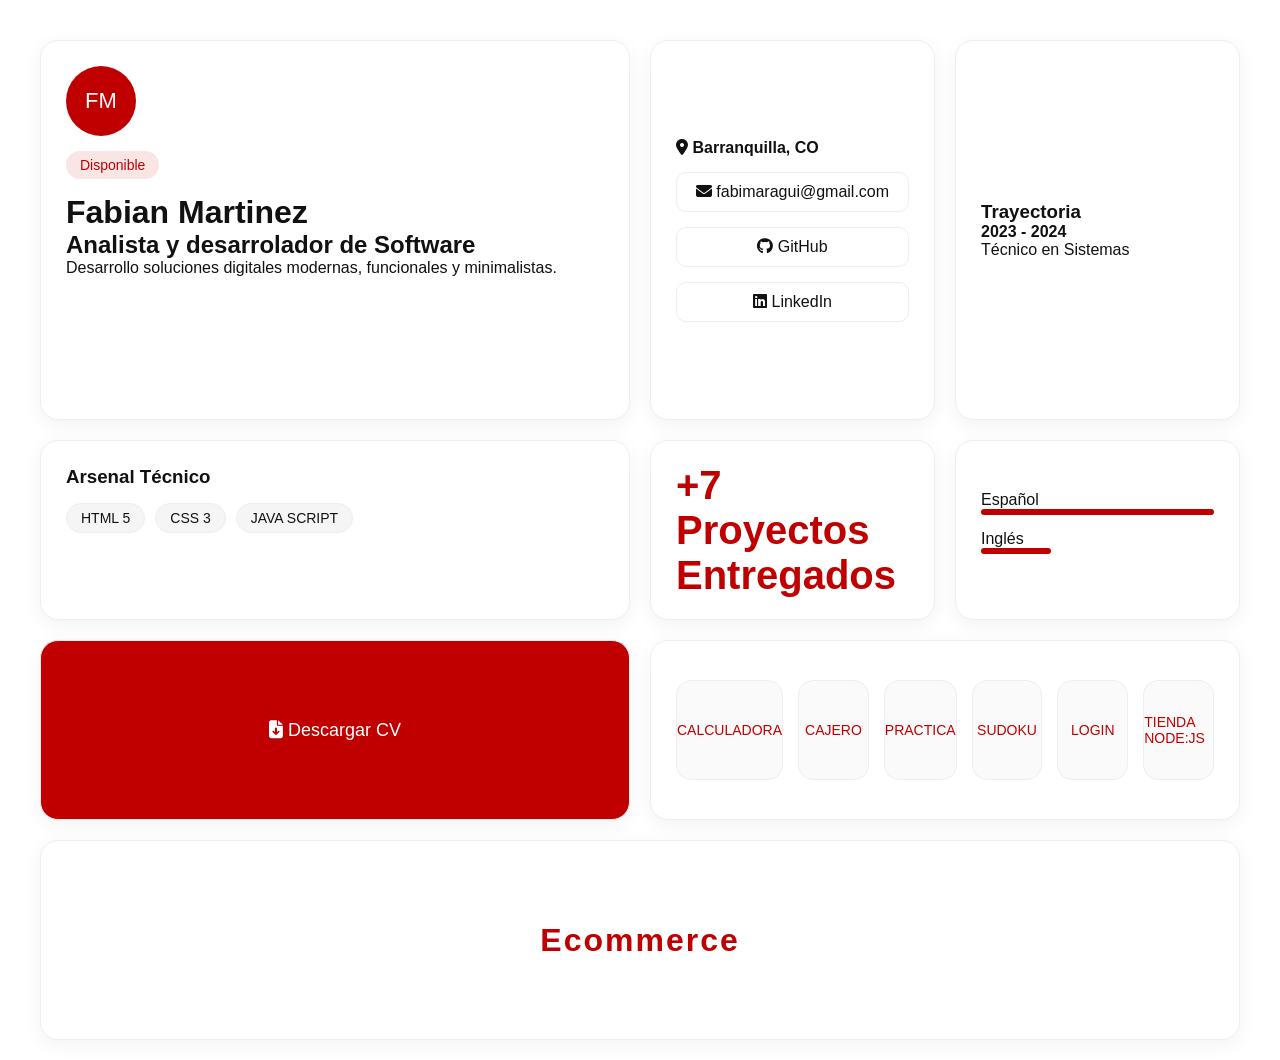
==== index.html @ c6798664 "Add files via upload" ====
<!DOCTYPE html>
<html lang="es">
<head>
  <meta charset="UTF-8">
  <meta name="viewport" content="width=device-width, initial-scale=1.0">
  <title>Portafolio Fabian Martinez</title>
  <link rel="stylesheet" href="estilos.css">

  <!-- Font Awesome -->
  <link rel="stylesheet" href="https://cdnjs.cloudflare.com/ajax/libs/font-awesome/6.5.0/css/all.min.css">
</head>
<body>

<main class="bento-grid">

  <div class="card profile">
    <div class="avatar">FM</div>
    <span class="status">Disponible</span>
    <h1>Fabian Martinez</h1>
    <h2>Analista y desarrolador de Software</h2>
    <p>Desarrollo soluciones digitales modernas, funcionales y minimalistas.</p>
  </div>

  <div class="card location">
    <p><strong><i class="fa-solid fa-location-dot"></i> Barranquilla, CO</strong></p>

    <a href="mailto:fabimaragui@gmail.com">
      <i class="fa-solid fa-envelope"></i> fabimaragui@gmail.com
    </a>

    <a href="https://github.com/fabianmartinez" target="_blank">
      <i class="fa-brands fa-github"></i> GitHub
    </a>

    <a href="https://linkedin.com/in/fabianmartinez" target="_blank">
      <i class="fa-brands fa-linkedin"></i> LinkedIn
    </a>
  </div>

  <div class="card experience">
    <h3>Trayectoria</h3>
    <p><strong>2023 - 2024</strong></p>
    <p>Técnico en Sistemas</p>
  </div>

  <div class="card skills">
    <h3>Arsenal Técnico</h3>
    <div class="tags">
      <span>HTML 5</span>
      <span>CSS 3</span>
      <span>JAVA SCRIPT</span>
    </div>
  </div>

  <div class="card projects">
    <div>
      <div>+7</div>
      <p>Proyectos Entregados</p>
    </div>
  </div>

  <div class="card languages">
    <p>Español</p>
    <div class="bar"></div>
    <p>Inglés</p>
    <div class="bar small"></div>
  </div>

  <div class="card cv">
    <button><i class="fa-solid fa-file-arrow-down"></i> Descargar CV</button>
  </div>

  <!-- PROYECTOS -->
  <div class="card projects-box">

    <a href="calculadora/calculadora.html" class="project-item">
    CALCULADORA
    </a>

    <a href="cajero/caj.html" class="project-item">
      CAJERO
    </a>

    <a href="practica/Index.html" class="project-item">
    PRACTICA
    </a>

    <a href="Sudoku/indexs.html" class="project-item">
    SUDOKU
    </a>

    <a href="login/indexl.html" class="project-item">
    LOGIN
    </a>

    <a href="tienda/index.html" class="project-item">
    TIENDA NODE:JS
    </a>

  </div>

 <a href="ecommerce/index.html" class="card ecommerce">
  Ecommerce
</a>

</main>

</body>
</html>
---- estilos.css ----
* {
  margin: 0;
  padding: 0;
  box-sizing: border-box;
  font-family: 'Segoe UI', sans-serif;
  transition: all 0.3s ease;
}

body {
  background: #ffffff;
  color: #111111;
  padding: 40px;
}

.bento-grid {
  display: grid;
  grid-template-columns: repeat(4, 1fr);
  grid-auto-rows: 180px;
  gap: 20px;
}

.card {
  background: #ffffff;
  border-radius: 18px;
  padding: 25px;
  border: 1px solid #eeeeee;
  box-shadow: 0 5px 20px rgba(0,0,0,0.05);
}

.card:hover {
  transform: translateY(-6px);
  box-shadow: 0 10px 30px rgba(200,0,0,0.15);
  border: 1px solid #c00000;
}

.profile {
  grid-column: span 2;
  grid-row: span 2;
}

.location {
  grid-row: span 2;
  display: flex;
  flex-direction: column;
  justify-content: center;
  gap: 15px;
}

.location a {
  text-decoration: none;
  color: #111111;
  padding: 10px;
  border-radius: 10px;
  border: 1px solid #eeeeee;
  text-align: center;
}

.location a:hover {
  background: #c00000;
  color: #ffffff;
  border: 1px solid #c00000;
}

.experience {
  grid-row: span 2;
  display: flex;
  flex-direction: column;
  justify-content: center;
}

.skills {
  grid-column: span 2;
}

.projects {
  display: flex;
  justify-content: center;
  align-items: center;
  font-size: 40px;
  font-weight: bold;
  color: #c00000;
}

.languages {
  display: flex;
  flex-direction: column;
  justify-content: center;
}

.bar {
  height: 6px;
  background: #c00000;
  border-radius: 10px;
  margin-bottom: 15px;
  width: 100%;
}

.bar.small {
  width: 30%;
}

.avatar {
  width: 70px;
  height: 70px;
  border-radius: 50%;
  background: #c00000;
  color: #ffffff;
  display: flex;
  justify-content: center;
  align-items: center;
  font-size: 22px;
  margin-bottom: 15px;
}

.status {
  display: inline-block;
  background: rgba(200,0,0,0.1);
  color: #c00000;
  padding: 6px 14px;
  border-radius: 20px;
  margin-bottom: 15px;
  font-size: 14px;
}

.tags {
  display: flex;
  gap: 10px;
  margin-top: 15px;
}

.tags span {
  background: #f5f5f5;
  padding: 6px 14px;
  border-radius: 20px;
  font-size: 14px;
  border: 1px solid #eeeeee;
}

.tags span:hover {
  background: #c00000;
  color: #ffffff;
  border: 1px solid #c00000;
}

.projects-box {
  grid-column: span 2;
  display: flex;
  align-items: center;
  gap: 15px;
}

.project-item {
  width: 25%;
  height: 100px;
  border-radius: 15px;
  border: 1px solid #eeeeee;
  display: flex;
  justify-content: center;
  align-items: center;
  background: #fafafa;
  font-size: 14px;
  text-decoration: none;
  color: #c00000;
  font-weight: 500;
}

.project-item:hover {
  border: 1px solid #c00000;
  transform: translateY(-4px);
  color: #c00000;
}

.cv {
  grid-column: span 2;
  display: flex;
  justify-content: center;
  align-items: center;
  background: #c00000;
  color: #ffffff;
}

.cv:hover {
  background: #a00000;
  transform: scale(1.02);
}

.cv button {
  background: transparent;
  border: none;
  color: #ffffff;
  font-size: 18px;
  cursor: pointer;
}

.ecommerce {
  grid-column: span 4;
  height: 200px;
  display: flex;
  justify-content: center;
  align-items: center;
  font-size: 32px;
  font-weight: bold;
  letter-spacing: 2px;
  color: #c00000;
}
a{
  text-decoration: none;
  color: #c00000;
}
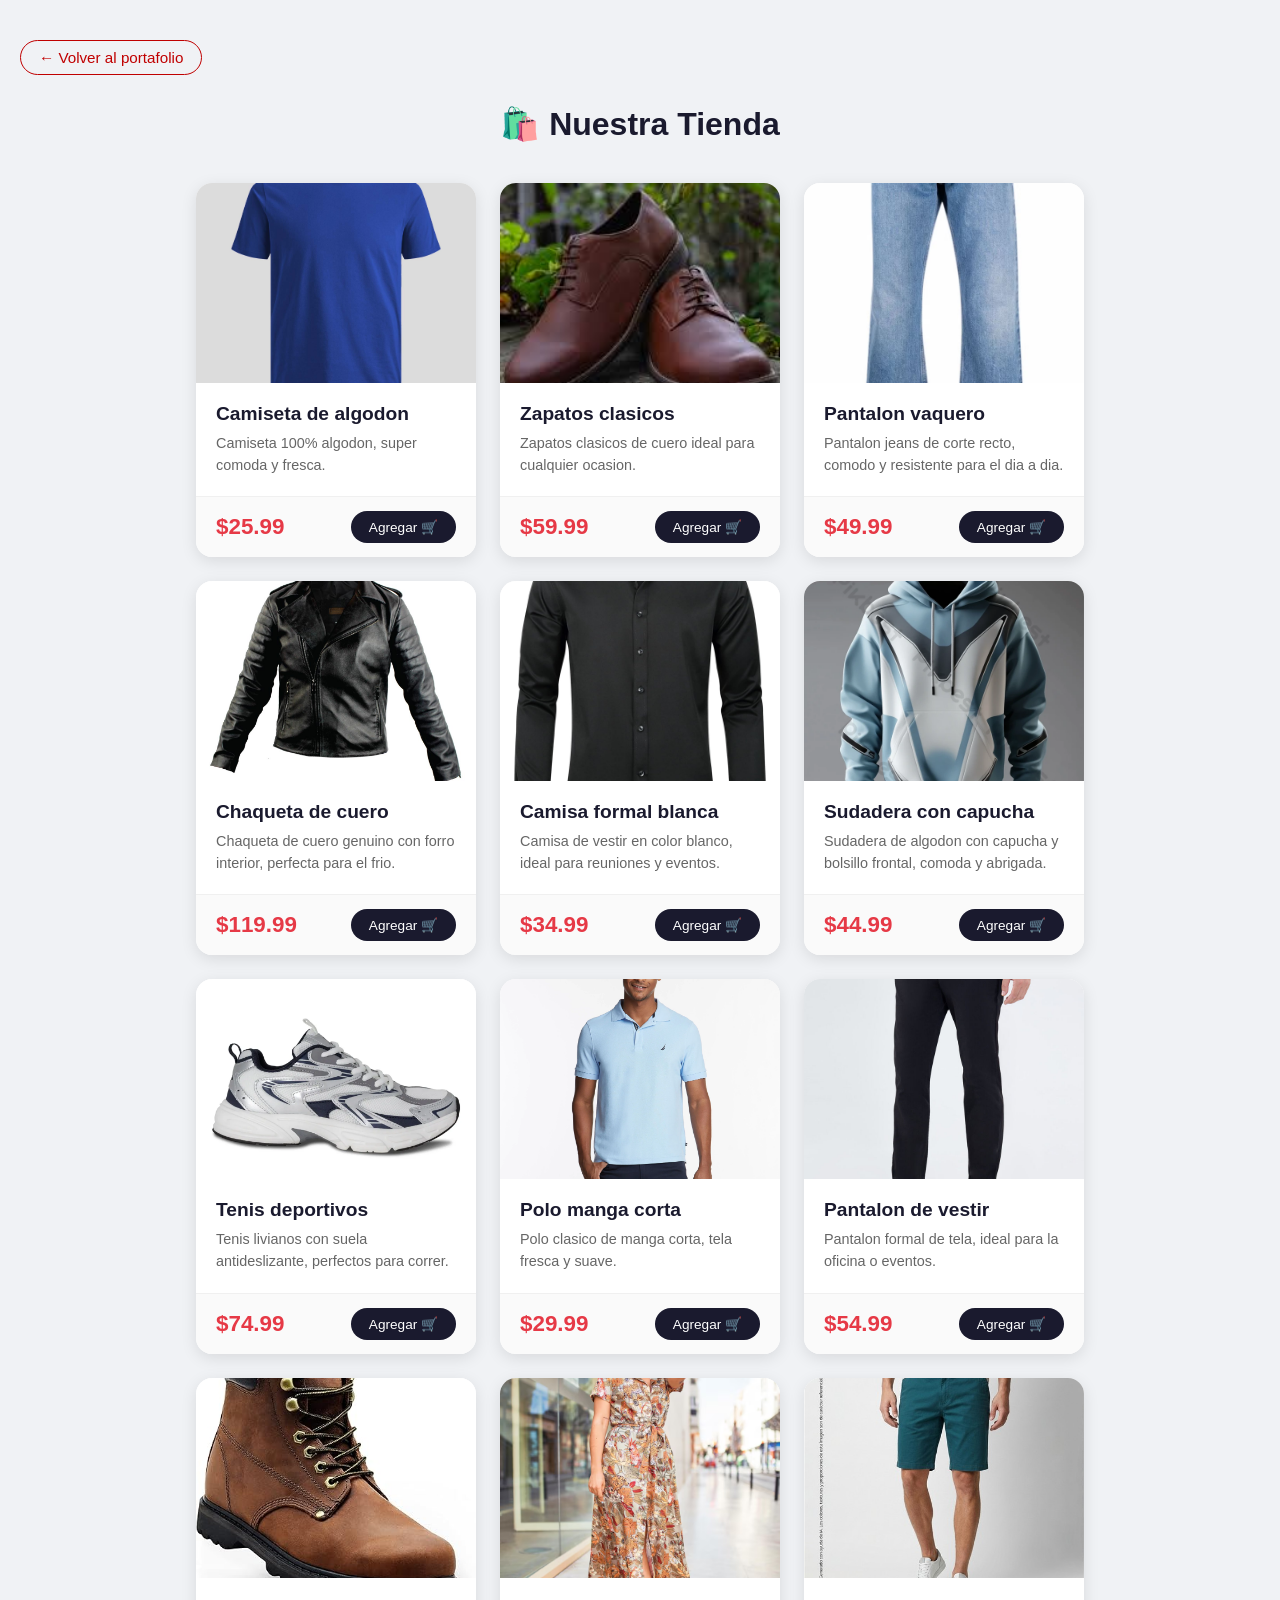
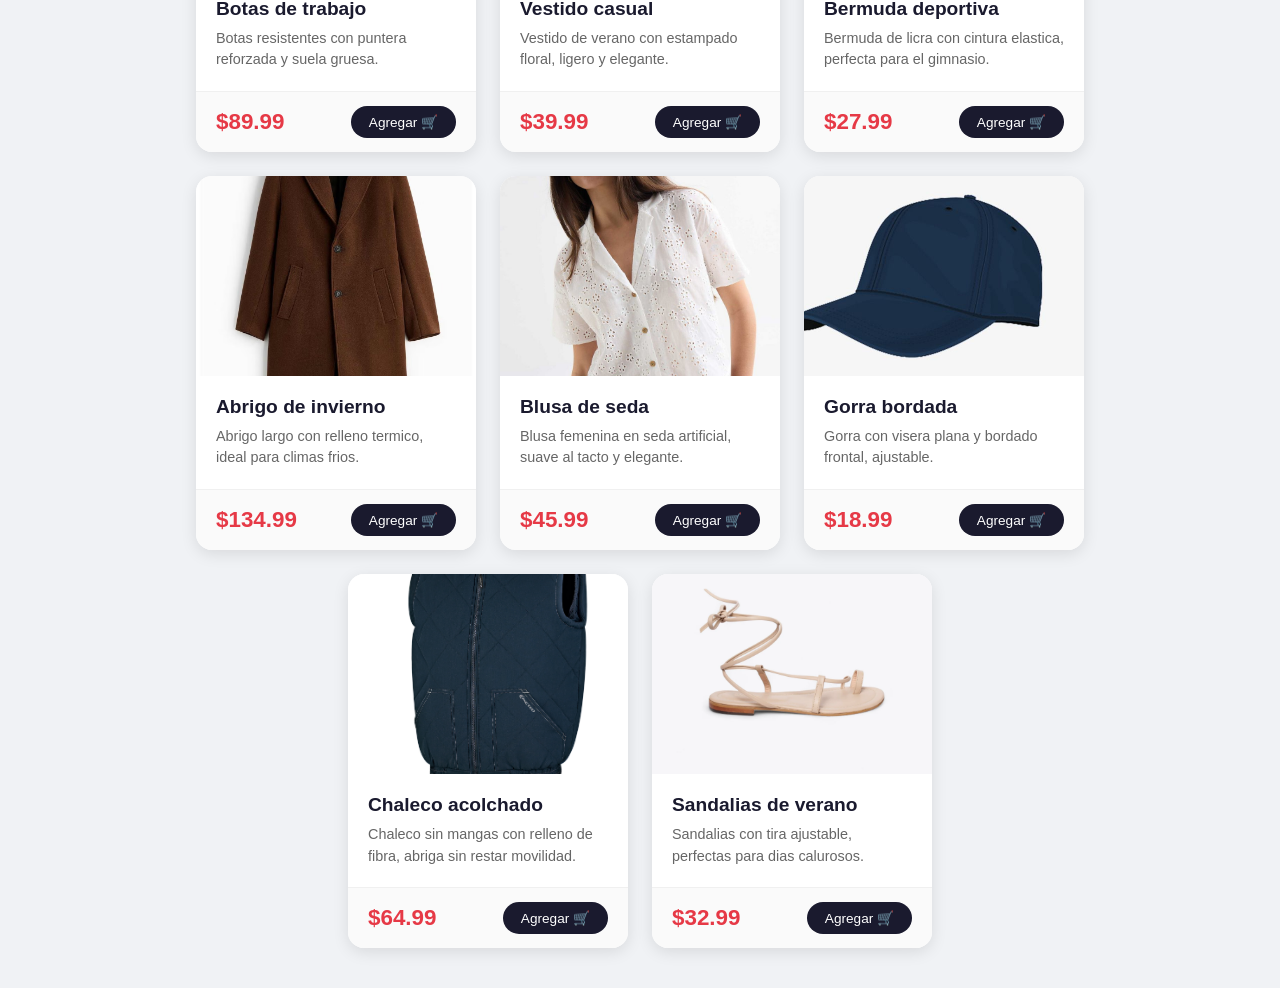
==== commit ea865589: "Add files via upload" ====
--- a/index.html
+++ b/index.html
@@ -1,109 +1,178 @@
 <!DOCTYPE html>
 <html lang="es">
 <head>
-  <meta charset="UTF-8">
-  <meta name="viewport" content="width=device-width, initial-scale=1.0">
-  <title>Portafolio Fabian Martinez</title>
-  <link rel="stylesheet" href="estilos.css">
+  <meta charset="UTF-8" />
+  <meta name="viewport" content="width=device-width, initial-scale=1.0"/>
+  <title>Tienda Node.js - Fabian Martinez</title>
 
-  <!-- Font Awesome -->
-  <link rel="stylesheet" href="https://cdnjs.cloudflare.com/ajax/libs/font-awesome/6.5.0/css/all.min.css">
+  <style>
+    * {
+      box-sizing: border-box;
+      margin: 0;
+      padding: 0;
+    }
+
+    body {
+      font-family: 'Segoe UI', Tahoma, Geneva, Verdana, sans-serif;
+      background-color: #f0f2f5;
+      color: #333;
+      padding: 40px 20px;
+    }
+
+    .back-btn {
+      display: inline-block;
+      margin-bottom: 30px;
+      text-decoration: none;
+      color: #c00000;
+      font-weight: 500;
+      font-size: 0.95rem;
+      border: 1px solid #c00000;
+      padding: 8px 18px;
+      border-radius: 20px;
+      transition: all 0.2s ease;
+    }
+
+    .back-btn:hover {
+      background: #c00000;
+      color: white;
+    }
+
+    h1 {
+      text-align: center;
+      font-size: 2rem;
+      color: #1a1a2e;
+      margin-bottom: 40px;
+    }
+
+    #products {
+      display: flex;
+      flex-wrap: wrap;
+      gap: 24px;
+      justify-content: center;
+      max-width: 1100px;
+      margin: 0 auto;
+    }
+
+    .producto-card {
+      background: #ffffff;
+      border-radius: 16px;
+      box-shadow: 0 4px 16px rgba(0, 0, 0, 0.10);
+      width: 280px;
+      overflow: hidden;
+      transition: transform 0.3s ease, box-shadow 0.3s ease;
+    }
+
+    .producto-card:hover {
+      transform: translateY(-8px);
+      box-shadow: 0 12px 28px rgba(0, 0, 0, 0.18);
+    }
+
+    .producto-card img {
+      width: 100%;
+      height: 200px;
+      object-fit: cover;
+      display: block;
+    }
+
+    .producto-info {
+      padding: 20px;
+    }
+
+    .producto-info h2 {
+      font-size: 1.2rem;
+      color: #1a1a2e;
+      margin-bottom: 8px;
+    }
+
+    .producto-info p {
+      font-size: 0.9rem;
+      color: #666;
+      line-height: 1.5;
+    }
+
+    .producto-footer {
+      display: flex;
+      align-items: center;
+      justify-content: space-between;
+      padding: 14px 20px;
+      border-top: 1px solid #f0f0f0;
+      background: #fafafa;
+    }
+
+    .precio {
+      font-size: 1.4rem;
+      font-weight: bold;
+      color: #e63946;
+    }
+
+    .btn-agregar {
+      background-color: #1a1a2e;
+      color: white;
+      border: none;
+      padding: 8px 18px;
+      border-radius: 20px;
+      font-size: 0.85rem;
+      cursor: pointer;
+      transition: background-color 0.2s ease;
+    }
+
+    .btn-agregar:hover {
+      background-color: #c00000;
+    }
+  </style>
 </head>
 <body>
 
-<main class="bento-grid">
+  <a href="../index.html" class="back-btn">← Volver al portafolio</a>
 
-  <div class="card profile">
-    <div class="avatar">FM</div>
-    <span class="status">Disponible</span>
-    <h1>Fabian Martinez</h1>
-    <h2>Analista y desarrolador de Software</h2>
-    <p>Desarrollo soluciones digitales modernas, funcionales y minimalistas.</p>
-  </div>
+  <h1>🛍️ Nuestra Tienda</h1>
 
-  <div class="card location">
-    <p><strong><i class="fa-solid fa-location-dot"></i> Barranquilla, CO</strong></p>
+  <div id="products"></div>
 
-    <a href="mailto:fabimaragui@gmail.com">
-      <i class="fa-solid fa-envelope"></i> fabimaragui@gmail.com
-    </a>
+  <script>
+    // Productos hardcodeados (mismos datos que products.json en el servidor Node.js)
+    const products = [
+      { id: 1,  name: "Camiseta de algodon",   price: 25.99,  description: "Camiseta 100% algodon, super comoda y fresca.",                          image: "images/camiseta.jpg" },
+      { id: 2,  name: "Zapatos clasicos",        price: 59.99,  description: "Zapatos clasicos de cuero ideal para cualquier ocasion.",                 image: "images/zapatos.jpg" },
+      { id: 3,  name: "Pantalon vaquero",        price: 49.99,  description: "Pantalon jeans de corte recto, comodo y resistente para el dia a dia.",   image: "images/pantalon-vaquero.jpg" },
+      { id: 4,  name: "Chaqueta de cuero",       price: 119.99, description: "Chaqueta de cuero genuino con forro interior, perfecta para el frio.",    image: "images/chaqueta-cuero.jpg" },
+      { id: 5,  name: "Camisa formal blanca",    price: 34.99,  description: "Camisa de vestir en color blanco, ideal para reuniones y eventos.",       image: "images/camisa-formal.jpg" },
+      { id: 6,  name: "Sudadera con capucha",    price: 44.99,  description: "Sudadera de algodon con capucha y bolsillo frontal, comoda y abrigada.",  image: "images/sudadera.jpg" },
+      { id: 7,  name: "Tenis deportivos",        price: 74.99,  description: "Tenis livianos con suela antideslizante, perfectos para correr.",         image: "images/tenis.jpg" },
+      { id: 8,  name: "Polo manga corta",        price: 29.99,  description: "Polo clasico de manga corta, tela fresca y suave.",                       image: "images/polo.jpg" },
+      { id: 9,  name: "Pantalon de vestir",      price: 54.99,  description: "Pantalon formal de tela, ideal para la oficina o eventos.",               image: "images/pantalon-vestir.jpg" },
+      { id: 10, name: "Botas de trabajo",        price: 89.99,  description: "Botas resistentes con puntera reforzada y suela gruesa.",                 image: "images/botas.jpg" },
+      { id: 11, name: "Vestido casual",          price: 39.99,  description: "Vestido de verano con estampado floral, ligero y elegante.",              image: "images/vestido.jpg" },
+      { id: 12, name: "Bermuda deportiva",       price: 27.99,  description: "Bermuda de licra con cintura elastica, perfecta para el gimnasio.",       image: "images/bermuda.jpg" },
+      { id: 13, name: "Abrigo de invierno",      price: 134.99, description: "Abrigo largo con relleno termico, ideal para climas frios.",              image: "images/abrigo.jpg" },
+      { id: 14, name: "Blusa de seda",           price: 45.99,  description: "Blusa femenina en seda artificial, suave al tacto y elegante.",           image: "images/blusa.jpg" },
+      { id: 15, name: "Gorra bordada",           price: 18.99,  description: "Gorra con visera plana y bordado frontal, ajustable.",                    image: "images/gorra.jpg" },
+      { id: 16, name: "Chaleco acolchado",       price: 64.99,  description: "Chaleco sin mangas con relleno de fibra, abriga sin restar movilidad.",   image: "images/chaleco.jpg" },
+      { id: 17, name: "Sandalias de verano",     price: 32.99,  description: "Sandalias con tira ajustable, perfectas para dias calurosos.",            image: "images/sandalias.jpg" }
+    ];
 
-    <a href="https://github.com/fabianmartinez" target="_blank">
-      <i class="fa-brands fa-github"></i> GitHub
-    </a>
+    const container = document.getElementById("products");
 
-    <a href="https://linkedin.com/in/fabianmartinez" target="_blank">
-      <i class="fa-brands fa-linkedin"></i> LinkedIn
-    </a>
-  </div>
+    products.forEach(product => {
+      const card = document.createElement("div");
+      card.classList.add("producto-card");
 
-  <div class="card experience">
-    <h3>Trayectoria</h3>
-    <p><strong>2023 - 2024</strong></p>
-    <p>Técnico en Sistemas</p>
-  </div>
+      card.innerHTML = `
+        <img src="${product.image}" alt="${product.name}" onerror="this.style.background='#eee'; this.style.height='200px';" />
+        <div class="producto-info">
+          <h2>${product.name}</h2>
+          <p>${product.description}</p>
+        </div>
+        <div class="producto-footer">
+          <span class="precio">$${product.price}</span>
+          <button class="btn-agregar">Agregar 🛒</button>
+        </div>
+      `;
 
-  <div class="card skills">
-    <h3>Arsenal Técnico</h3>
-    <div class="tags">
-      <span>HTML 5</span>
-      <span>CSS 3</span>
-      <span>JAVA SCRIPT</span>
-    </div>
-  </div>
-
-  <div class="card projects">
-    <div>
-      <div>+7</div>
-      <p>Proyectos Entregados</p>
-    </div>
-  </div>
-
-  <div class="card languages">
-    <p>Español</p>
-    <div class="bar"></div>
-    <p>Inglés</p>
-    <div class="bar small"></div>
-  </div>
-
-  <div class="card cv">
-    <button><i class="fa-solid fa-file-arrow-down"></i> Descargar CV</button>
-  </div>
-
-  <!-- PROYECTOS -->
-  <div class="card projects-box">
-
-    <a href="calculadora/calculadora.html" class="project-item">
-    CALCULADORA
-    </a>
-
-    <a href="cajero/caj.html" class="project-item">
-      CAJERO
-    </a>
-
-    <a href="practica/Index.html" class="project-item">
-    PRACTICA
-    </a>
-
-    <a href="Sudoku/indexs.html" class="project-item">
-    SUDOKU
-    </a>
-
-    <a href="login/indexl.html" class="project-item">
-    LOGIN
-    </a>
-
-    <a href="tienda/index.html" class="project-item">
-    TIENDA NODE:JS
-    </a>
-
-  </div>
-
- <a href="ecommerce/index.html" class="card ecommerce">
-  Ecommerce
-</a>
-
-</main>
+      container.appendChild(card);
+    });
+  </script>
 
 </body>
+</html>
 </html>
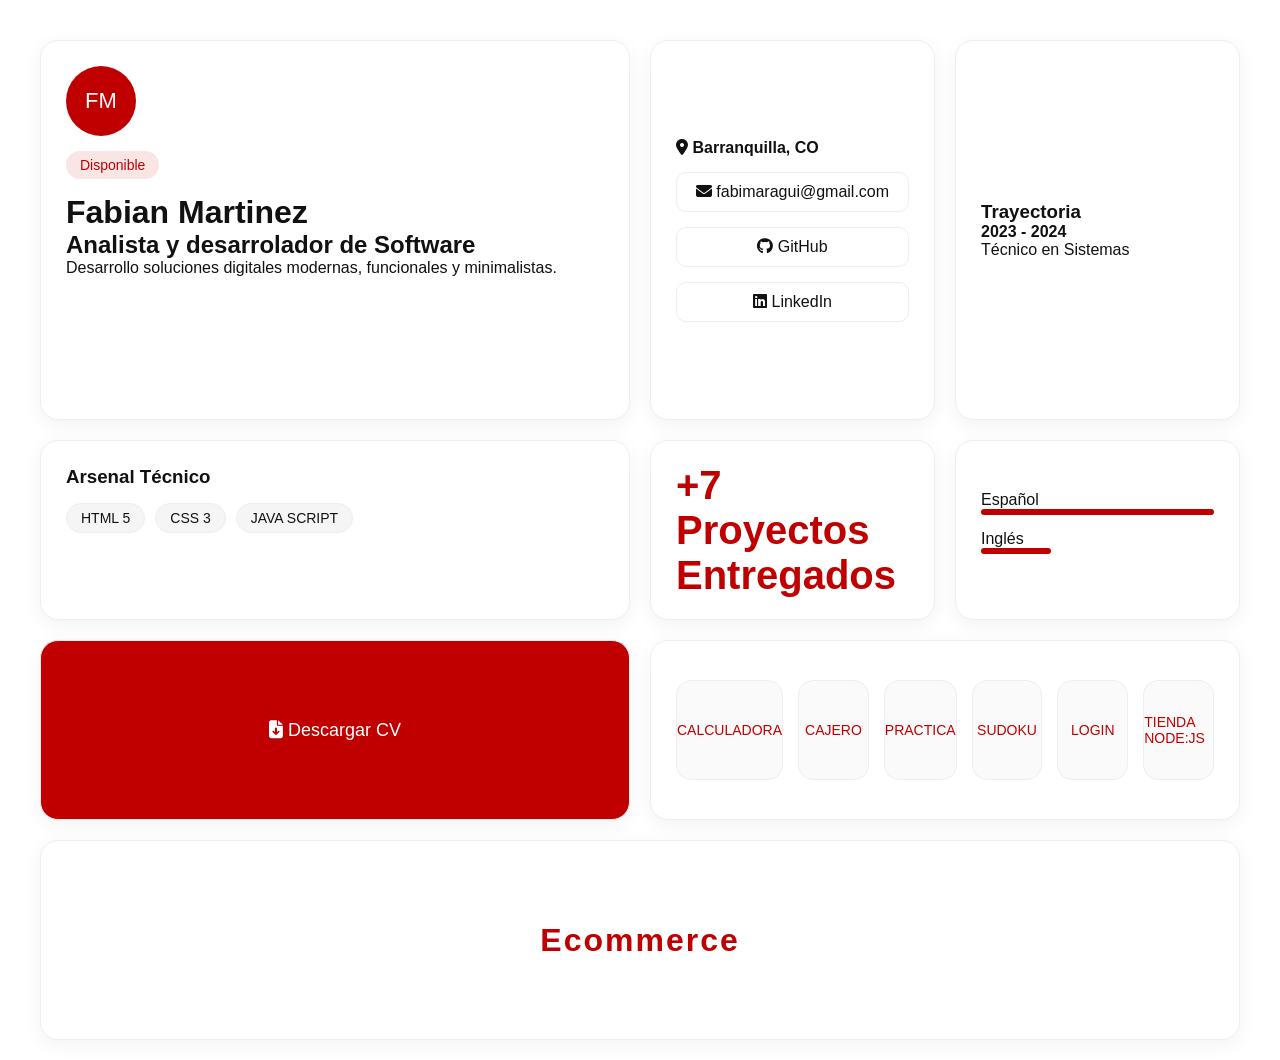
==== commit ccecdc88: "Add files via upload" ====
--- a/index.html
+++ b/index.html
@@ -1,178 +1,109 @@
 <!DOCTYPE html>
 <html lang="es">
 <head>
-  <meta charset="UTF-8" />
-  <meta name="viewport" content="width=device-width, initial-scale=1.0"/>
-  <title>Tienda Node.js - Fabian Martinez</title>
+  <meta charset="UTF-8">
+  <meta name="viewport" content="width=device-width, initial-scale=1.0">
+  <title>Portafolio Fabian Martinez</title>
+  <link rel="stylesheet" href="estilos.css">
 
-  <style>
-    * {
-      box-sizing: border-box;
-      margin: 0;
-      padding: 0;
-    }
-
-    body {
-      font-family: 'Segoe UI', Tahoma, Geneva, Verdana, sans-serif;
-      background-color: #f0f2f5;
-      color: #333;
-      padding: 40px 20px;
-    }
-
-    .back-btn {
-      display: inline-block;
-      margin-bottom: 30px;
-      text-decoration: none;
-      color: #c00000;
-      font-weight: 500;
-      font-size: 0.95rem;
-      border: 1px solid #c00000;
-      padding: 8px 18px;
-      border-radius: 20px;
-      transition: all 0.2s ease;
-    }
-
-    .back-btn:hover {
-      background: #c00000;
-      color: white;
-    }
-
-    h1 {
-      text-align: center;
-      font-size: 2rem;
-      color: #1a1a2e;
-      margin-bottom: 40px;
-    }
-
-    #products {
-      display: flex;
-      flex-wrap: wrap;
-      gap: 24px;
-      justify-content: center;
-      max-width: 1100px;
-      margin: 0 auto;
-    }
-
-    .producto-card {
-      background: #ffffff;
-      border-radius: 16px;
-      box-shadow: 0 4px 16px rgba(0, 0, 0, 0.10);
-      width: 280px;
-      overflow: hidden;
-      transition: transform 0.3s ease, box-shadow 0.3s ease;
-    }
-
-    .producto-card:hover {
-      transform: translateY(-8px);
-      box-shadow: 0 12px 28px rgba(0, 0, 0, 0.18);
-    }
-
-    .producto-card img {
-      width: 100%;
-      height: 200px;
-      object-fit: cover;
-      display: block;
-    }
-
-    .producto-info {
-      padding: 20px;
-    }
-
-    .producto-info h2 {
-      font-size: 1.2rem;
-      color: #1a1a2e;
-      margin-bottom: 8px;
-    }
-
-    .producto-info p {
-      font-size: 0.9rem;
-      color: #666;
-      line-height: 1.5;
-    }
-
-    .producto-footer {
-      display: flex;
-      align-items: center;
-      justify-content: space-between;
-      padding: 14px 20px;
-      border-top: 1px solid #f0f0f0;
-      background: #fafafa;
-    }
-
-    .precio {
-      font-size: 1.4rem;
-      font-weight: bold;
-      color: #e63946;
-    }
-
-    .btn-agregar {
-      background-color: #1a1a2e;
-      color: white;
-      border: none;
-      padding: 8px 18px;
-      border-radius: 20px;
-      font-size: 0.85rem;
-      cursor: pointer;
-      transition: background-color 0.2s ease;
-    }
-
-    .btn-agregar:hover {
-      background-color: #c00000;
-    }
-  </style>
+  <!-- Font Awesome -->
+  <link rel="stylesheet" href="https://cdnjs.cloudflare.com/ajax/libs/font-awesome/6.5.0/css/all.min.css">
 </head>
 <body>
 
-  <a href="../index.html" class="back-btn">← Volver al portafolio</a>
+<main class="bento-grid">
 
-  <h1>🛍️ Nuestra Tienda</h1>
+  <div class="card profile">
+    <div class="avatar">FM</div>
+    <span class="status">Disponible</span>
+    <h1>Fabian Martinez</h1>
+    <h2>Analista y desarrolador de Software</h2>
+    <p>Desarrollo soluciones digitales modernas, funcionales y minimalistas.</p>
+  </div>
 
-  <div id="products"></div>
+  <div class="card location">
+    <p><strong><i class="fa-solid fa-location-dot"></i> Barranquilla, CO</strong></p>
 
-  <script>
-    // Productos hardcodeados (mismos datos que products.json en el servidor Node.js)
-    const products = [
-      { id: 1,  name: "Camiseta de algodon",   price: 25.99,  description: "Camiseta 100% algodon, super comoda y fresca.",                          image: "images/camiseta.jpg" },
-      { id: 2,  name: "Zapatos clasicos",        price: 59.99,  description: "Zapatos clasicos de cuero ideal para cualquier ocasion.",                 image: "images/zapatos.jpg" },
-      { id: 3,  name: "Pantalon vaquero",        price: 49.99,  description: "Pantalon jeans de corte recto, comodo y resistente para el dia a dia.",   image: "images/pantalon-vaquero.jpg" },
-      { id: 4,  name: "Chaqueta de cuero",       price: 119.99, description: "Chaqueta de cuero genuino con forro interior, perfecta para el frio.",    image: "images/chaqueta-cuero.jpg" },
-      { id: 5,  name: "Camisa formal blanca",    price: 34.99,  description: "Camisa de vestir en color blanco, ideal para reuniones y eventos.",       image: "images/camisa-formal.jpg" },
-      { id: 6,  name: "Sudadera con capucha",    price: 44.99,  description: "Sudadera de algodon con capucha y bolsillo frontal, comoda y abrigada.",  image: "images/sudadera.jpg" },
-      { id: 7,  name: "Tenis deportivos",        price: 74.99,  description: "Tenis livianos con suela antideslizante, perfectos para correr.",         image: "images/tenis.jpg" },
-      { id: 8,  name: "Polo manga corta",        price: 29.99,  description: "Polo clasico de manga corta, tela fresca y suave.",                       image: "images/polo.jpg" },
-      { id: 9,  name: "Pantalon de vestir",      price: 54.99,  description: "Pantalon formal de tela, ideal para la oficina o eventos.",               image: "images/pantalon-vestir.jpg" },
-      { id: 10, name: "Botas de trabajo",        price: 89.99,  description: "Botas resistentes con puntera reforzada y suela gruesa.",                 image: "images/botas.jpg" },
-      { id: 11, name: "Vestido casual",          price: 39.99,  description: "Vestido de verano con estampado floral, ligero y elegante.",              image: "images/vestido.jpg" },
-      { id: 12, name: "Bermuda deportiva",       price: 27.99,  description: "Bermuda de licra con cintura elastica, perfecta para el gimnasio.",       image: "images/bermuda.jpg" },
-      { id: 13, name: "Abrigo de invierno",      price: 134.99, description: "Abrigo largo con relleno termico, ideal para climas frios.",              image: "images/abrigo.jpg" },
-      { id: 14, name: "Blusa de seda",           price: 45.99,  description: "Blusa femenina en seda artificial, suave al tacto y elegante.",           image: "images/blusa.jpg" },
-      { id: 15, name: "Gorra bordada",           price: 18.99,  description: "Gorra con visera plana y bordado frontal, ajustable.",                    image: "images/gorra.jpg" },
-      { id: 16, name: "Chaleco acolchado",       price: 64.99,  description: "Chaleco sin mangas con relleno de fibra, abriga sin restar movilidad.",   image: "images/chaleco.jpg" },
-      { id: 17, name: "Sandalias de verano",     price: 32.99,  description: "Sandalias con tira ajustable, perfectas para dias calurosos.",            image: "images/sandalias.jpg" }
-    ];
+    <a href="mailto:fabimaragui@gmail.com">
+      <i class="fa-solid fa-envelope"></i> fabimaragui@gmail.com
+    </a>
 
-    const container = document.getElementById("products");
+    <a href="https://github.com/fabianmartinez" target="_blank">
+      <i class="fa-brands fa-github"></i> GitHub
+    </a>
 
-    products.forEach(product => {
-      const card = document.createElement("div");
-      card.classList.add("producto-card");
+    <a href="https://linkedin.com/in/fabianmartinez" target="_blank">
+      <i class="fa-brands fa-linkedin"></i> LinkedIn
+    </a>
+  </div>
 
-      card.innerHTML = `
-        <img src="${product.image}" alt="${product.name}" onerror="this.style.background='#eee'; this.style.height='200px';" />
-        <div class="producto-info">
-          <h2>${product.name}</h2>
-          <p>${product.description}</p>
-        </div>
-        <div class="producto-footer">
-          <span class="precio">$${product.price}</span>
-          <button class="btn-agregar">Agregar 🛒</button>
-        </div>
-      `;
+  <div class="card experience">
+    <h3>Trayectoria</h3>
+    <p><strong>2023 - 2024</strong></p>
+    <p>Técnico en Sistemas</p>
+  </div>
 
-      container.appendChild(card);
-    });
-  </script>
+  <div class="card skills">
+    <h3>Arsenal Técnico</h3>
+    <div class="tags">
+      <span>HTML 5</span>
+      <span>CSS 3</span>
+      <span>JAVA SCRIPT</span>
+    </div>
+  </div>
+
+  <div class="card projects">
+    <div>
+      <div>+7</div>
+      <p>Proyectos Entregados</p>
+    </div>
+  </div>
+
+  <div class="card languages">
+    <p>Español</p>
+    <div class="bar"></div>
+    <p>Inglés</p>
+    <div class="bar small"></div>
+  </div>
+
+  <div class="card cv">
+    <button><i class="fa-solid fa-file-arrow-down"></i> Descargar CV</button>
+  </div>
+
+  <!-- PROYECTOS -->
+  <div class="card projects-box">
+
+    <a href="calculadora/calculadora.html" class="project-item">
+    CALCULADORA
+    </a>
+
+    <a href="cajero/caj.html" class="project-item">
+      CAJERO
+    </a>
+
+    <a href="practica/Index.html" class="project-item">
+    PRACTICA
+    </a>
+
+    <a href="Sudoku/indexs.html" class="project-item">
+    SUDOKU
+    </a>
+
+    <a href="login/indexl.html" class="project-item">
+    LOGIN
+    </a>
+
+    <a href="tienda/index.html" class="project-item">
+    TIENDA NODE:JS
+    </a>
+
+  </div>
+
+ <a href="ecommerce/index.html" class="card ecommerce">
+  Ecommerce
+</a>
+
+</main>
 
 </body>
-</html>
 </html>
--- a/estilos.css
+++ b/estilos.css
@@ -0,0 +1,209 @@
+* {
+  margin: 0;
+  padding: 0;
+  box-sizing: border-box;
+  font-family: 'Segoe UI', sans-serif;
+  transition: all 0.3s ease;
+}
+
+body {
+  background: #ffffff;
+  color: #111111;
+  padding: 40px;
+}
+
+.bento-grid {
+  display: grid;
+  grid-template-columns: repeat(4, 1fr);
+  grid-auto-rows: 180px;
+  gap: 20px;
+}
+
+.card {
+  background: #ffffff;
+  border-radius: 18px;
+  padding: 25px;
+  border: 1px solid #eeeeee;
+  box-shadow: 0 5px 20px rgba(0,0,0,0.05);
+}
+
+.card:hover {
+  transform: translateY(-6px);
+  box-shadow: 0 10px 30px rgba(200,0,0,0.15);
+  border: 1px solid #c00000;
+}
+
+.profile {
+  grid-column: span 2;
+  grid-row: span 2;
+}
+
+.location {
+  grid-row: span 2;
+  display: flex;
+  flex-direction: column;
+  justify-content: center;
+  gap: 15px;
+}
+
+.location a {
+  text-decoration: none;
+  color: #111111;
+  padding: 10px;
+  border-radius: 10px;
+  border: 1px solid #eeeeee;
+  text-align: center;
+}
+
+.location a:hover {
+  background: #c00000;
+  color: #ffffff;
+  border: 1px solid #c00000;
+}
+
+.experience {
+  grid-row: span 2;
+  display: flex;
+  flex-direction: column;
+  justify-content: center;
+}
+
+.skills {
+  grid-column: span 2;
+}
+
+.projects {
+  display: flex;
+  justify-content: center;
+  align-items: center;
+  font-size: 40px;
+  font-weight: bold;
+  color: #c00000;
+}
+
+.languages {
+  display: flex;
+  flex-direction: column;
+  justify-content: center;
+}
+
+.bar {
+  height: 6px;
+  background: #c00000;
+  border-radius: 10px;
+  margin-bottom: 15px;
+  width: 100%;
+}
+
+.bar.small {
+  width: 30%;
+}
+
+.avatar {
+  width: 70px;
+  height: 70px;
+  border-radius: 50%;
+  background: #c00000;
+  color: #ffffff;
+  display: flex;
+  justify-content: center;
+  align-items: center;
+  font-size: 22px;
+  margin-bottom: 15px;
+}
+
+.status {
+  display: inline-block;
+  background: rgba(200,0,0,0.1);
+  color: #c00000;
+  padding: 6px 14px;
+  border-radius: 20px;
+  margin-bottom: 15px;
+  font-size: 14px;
+}
+
+.tags {
+  display: flex;
+  gap: 10px;
+  margin-top: 15px;
+}
+
+.tags span {
+  background: #f5f5f5;
+  padding: 6px 14px;
+  border-radius: 20px;
+  font-size: 14px;
+  border: 1px solid #eeeeee;
+}
+
+.tags span:hover {
+  background: #c00000;
+  color: #ffffff;
+  border: 1px solid #c00000;
+}
+
+.projects-box {
+  grid-column: span 2;
+  display: flex;
+  align-items: center;
+  gap: 15px;
+}
+
+.project-item {
+  width: 25%;
+  height: 100px;
+  border-radius: 15px;
+  border: 1px solid #eeeeee;
+  display: flex;
+  justify-content: center;
+  align-items: center;
+  background: #fafafa;
+  font-size: 14px;
+  text-decoration: none;
+  color: #c00000;
+  font-weight: 500;
+}
+
+.project-item:hover {
+  border: 1px solid #c00000;
+  transform: translateY(-4px);
+  color: #c00000;
+}
+
+.cv {
+  grid-column: span 2;
+  display: flex;
+  justify-content: center;
+  align-items: center;
+  background: #c00000;
+  color: #ffffff;
+}
+
+.cv:hover {
+  background: #a00000;
+  transform: scale(1.02);
+}
+
+.cv button {
+  background: transparent;
+  border: none;
+  color: #ffffff;
+  font-size: 18px;
+  cursor: pointer;
+}
+
+.ecommerce {
+  grid-column: span 4;
+  height: 200px;
+  display: flex;
+  justify-content: center;
+  align-items: center;
+  font-size: 32px;
+  font-weight: bold;
+  letter-spacing: 2px;
+  color: #c00000;
+}
+a{
+  text-decoration: none;
+  color: #c00000;
+}
